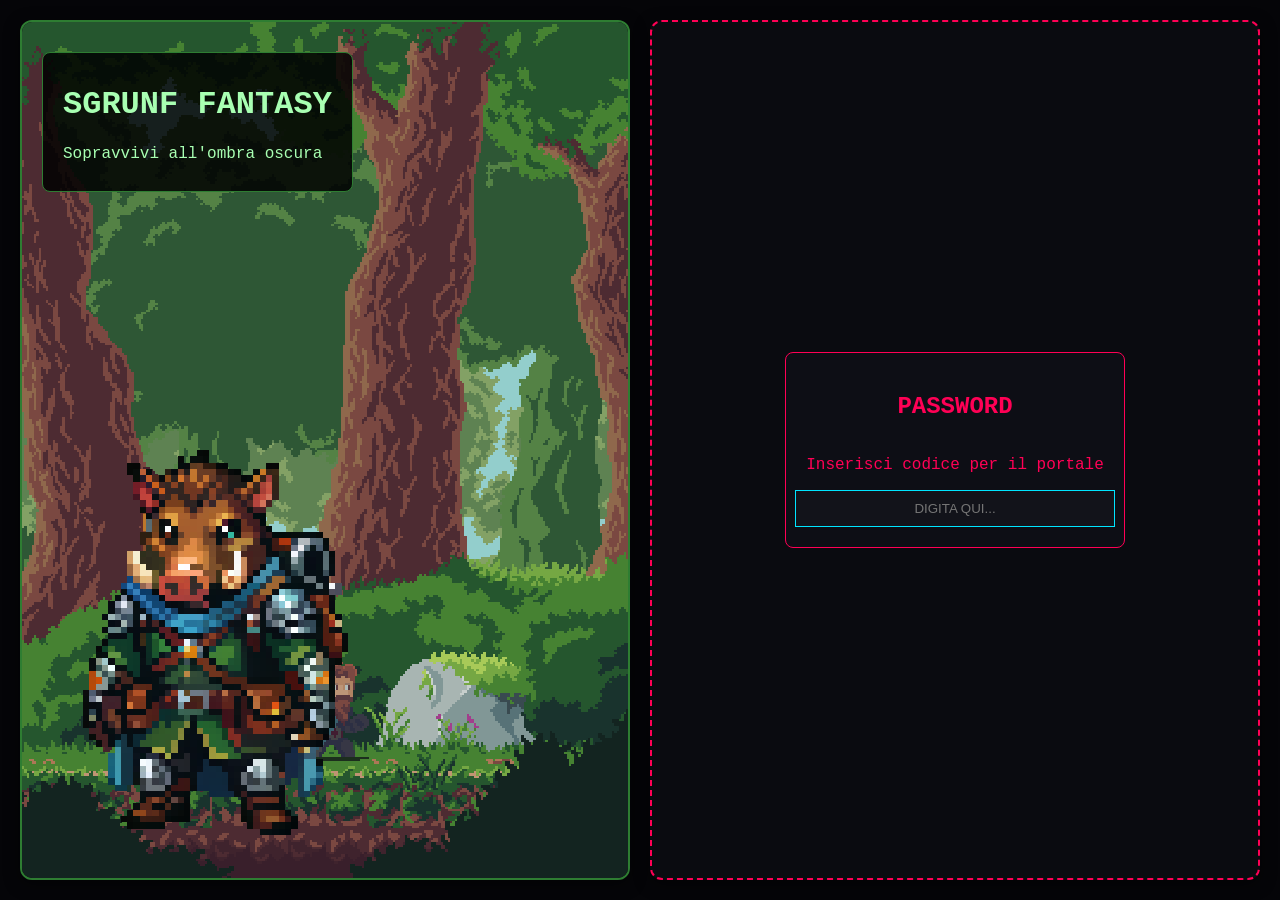
==== index.html @ 196d4c51 "Primo caricamento della landing e delle due modalita" ====
<!DOCTYPE html>
<html lang="it">
<head>
    <meta charset="UTF-8">
    <meta name="viewport" content="width=device-width, initial-scale=1.0, maximum-scale=1.0, user-scalable=no">
    <title>Sgrunf - Seleziona Avventura</title>
    <link rel="stylesheet" href="split.css">
</head>
<body>

    <div class="split-container">
        
        <div class="split-tile split-left" id="tile-fantasy">
            <img src="./assets/sfondoFantasy.png" class="static-bg" alt="Sfondo Fantasy">
            <img src="./assets/SgrunfFantasy_Statico.png" class="character-sprite" alt="Sgrunf Fantasy">

            <video
                src="./assets/FantasyVideo.mp4"
                poster="./assets/sfondoFantasy.png"
                class="video-preview"
                loop muted playsinline preload="auto">
            </video>
            
            <div class="content-overlay">
                <h1>SGRUNF FANTASY</h1>
                <p>Sopravvivi all'ombra oscura</p>
            </div>
        </div>

        <div class="split-tile split-right locked" id="cyberpunk-section">
            
            <div class="lock-screen" id="lock-screen">
                <h2>PASSWORD</h2>
                <p>Inserisci codice per il portale</p>
                <input type="password" id="secret-input" placeholder="DIGITA QUI...">
            </div>

            <div class="secret-content" id="tile-cyberpunk">
                <img src="./assets/sfondoCyberpunk.png" class="static-bg" alt="Sfondo Cyberpunk">
                <img src="./assets/SgrunfCyberPunk_Statico.png" class="character-sprite" alt="Sgrunf Cyberpunk">

                <video
                    src="./assets/CyberpunkVideo.mp4"
                    poster="./assets/sfondoCyberpunk.png"
                    class="video-preview"
                    loop muted playsinline preload="auto" >
                </video>
                
                <div class="content-overlay">
                    <h1>SGRUNF CYBERPUNK</h1>
                </div>
            </div>
        </div>
    </div>

    <script src="split.js" defer></script>
</body>
</html>
---- split.css ----
body {
    margin: 0;
    padding: 10px;
    font-family: 'Courier New', Courier, monospace;
    display: flex;
    height: 100vh;
    height: 100dvh;
    background-color: #050508;
    box-sizing: border-box;
    overflow: hidden;
}

.split-container {
    display: flex;
    width: 100%;
    height: 100%;
    background-color: transparent;
}

img, .static-bg, .character-sprite {
    image-rendering: pixelated;
    image-rendering: crisp-edges;
}

.split-tile {
    flex: 1;
    position: relative;
    overflow: hidden;
    margin: 10px; 
    border-radius: 12px;
    transition: transform 0.4s cubic-bezier(0.25, 1, 0.5, 1), border-color 0.4s, box-shadow 0.4s;
    display: flex;
    flex-direction: column;
    cursor: pointer;
    z-index: 1;
    box-shadow: 0 4px 15px rgba(0, 0, 0, 0.5);
}

.static-bg, .video-preview {
    position: absolute; ;
    top: 0;
    left: 0;
    width: 100%;
    height: 100%;
    object-fit: cover;
    object-position: 0% 50%
}

.video-preview {
    z-index: 3;
    opacity: 0;
    transition: opacity 0.4s ease-in-out;
}

.character-sprite {
    position: absolute;
    bottom: 5%;
    height: 45%;
    z-index: 2;
    animation: float 3s ease-in-out infinite;
}

@keyframes float {
    0%, 100% { transform: translateY(0px); }
    50% { transform: translateY(-10px); }
}

.content-overlay {
    position: absolute;
    top: 30px;
    z-index: 10;
    background: rgba(0, 0, 0, 0.85);
    padding: 12px 20px;
    border-radius: 8px;
    width: fit-content;
}

.split-left { border: 2px solid #2e7d32; }
.split-left .content-overlay { left: 20px; color: #a8ffb2; border: 1px solid #2e7d32; }
.split-left .character-sprite { left: 10%; }

.split-right { border: 2px solid #d500f9; }
.split-right .content-overlay { right: 20px; color: #00e5ff; border: 1px solid #d500f9; text-align: right; }
.split-right .character-sprite { right: 10%; }

/* DESKTOP HOVER */
@media (hover: hover) {
    .split-tile:hover .video-preview { opacity: 1; }
    .split-tile:hover .static-bg, .split-tile:hover .character-sprite { opacity: 0; }
    .split-tile:hover { transform: scale(1.03); }
}

/* LOCK SCREEN */
.split-right.locked { background-color: #0a0b10; border: 2px dashed #ff0055; justify-content: center; align-items: center; }
.split-right.locked .secret-content { display: none; }
.split-right.unlocked .lock-screen { display: none; }

.lock-screen {
    z-index: 10;
    color: #ff0055;
    display: flex;
    flex-direction: column;
    align-items: center;
    padding: 20px;
    background: rgba(13, 14, 22, 0.95);
    border: 1px solid #ff0055;
    border-radius: 8px;
}

.lock-screen input {
    padding: 10px;
    background: #12131a;
    border: 1px solid #00e5ff;
    color: #00e5ff;
    text-align: center;
    text-transform: uppercase;
    width: 100%;
}

/* ADATTAMENTO MOBILE */
@media (max-width: 768px) {
    .split-container { flex-direction: column; }
    .split-tile { height: 45vh; margin: 5px 0; }
    
    /* Disabilita video su mobile per evitare schermi neri */
    .video-preview { display: none !important; }
    .static-bg, .character-sprite { opacity: 1 !important; }
}
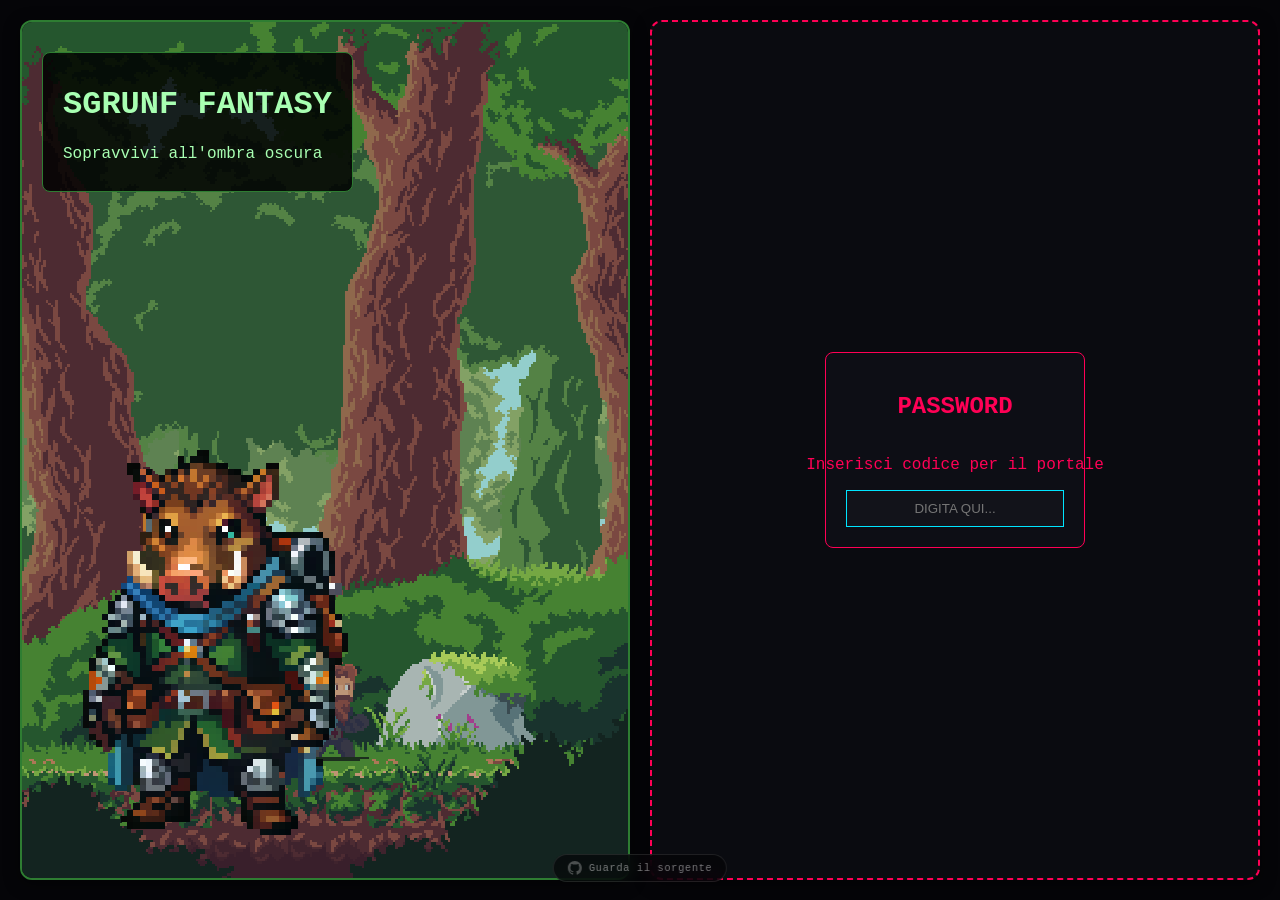
==== commit 07ea0e4c: "Aggiunto footer con link alla repo GitHub." ====
--- a/index.html
+++ b/index.html
@@ -53,6 +53,14 @@
         </div>
     </div>
 
+    <!-- FOOTER CREDITI -->
+    <a class="github-credit" href="https://github.com/TUO-USERNAME/TUO-REPO" target="_blank" rel="noopener">
+        <svg class="github-icon" viewBox="0 0 24 24" aria-hidden="true" fill="currentColor">
+            <path d="M12 0C5.37 0 0 5.37 0 12c0 5.31 3.435 9.795 8.205 11.385.6.105.825-.255.825-.57 0-.285-.015-1.23-.015-2.235-3.015.555-3.795-.735-4.035-1.41-.135-.345-.72-1.41-1.23-1.695-.42-.225-1.02-.78-.015-.795.945-.015 1.62.87 1.845 1.23 1.08 1.815 2.805 1.305 3.495.99.105-.78.42-1.305.765-1.605-2.67-.3-5.46-1.335-5.46-5.925 0-1.305.465-2.385 1.23-3.225-.12-.3-.54-1.53.12-3.18 0 0 1.005-.315 3.3 1.23.96-.27 1.98-.405 3-.405s2.04.135 3 .405c2.295-1.56 3.3-1.23 3.3-1.23.66 1.65.24 2.88.12 3.18.765.84 1.23 1.905 1.23 3.225 0 4.605-2.805 5.625-5.475 5.925.435.375.81 1.095.81 2.22 0 1.605-.015 2.895-.015 3.3 0 .315.225.69.825.57A12.02 12.02 0 0 0 24 12c0-6.63-5.37-12-12-12z"/>
+        </svg>
+        <span>Guarda il sorgente</span>
+    </a>
+
     <script src="split.js" defer></script>
 </body>
 </html>
--- a/split.css
+++ b/split.css
@@ -26,7 +26,7 @@
     flex: 1;
     position: relative;
     overflow: hidden;
-    margin: 10px; 
+    margin: 10px;
     border-radius: 12px;
     transition: transform 0.4s cubic-bezier(0.25, 1, 0.5, 1), border-color 0.4s, box-shadow 0.4s;
     display: flex;
@@ -37,13 +37,13 @@
 }
 
 .static-bg, .video-preview {
-    position: absolute; ;
+    position: absolute;
     top: 0;
     left: 0;
     width: 100%;
     height: 100%;
     object-fit: cover;
-    object-position: 0% 50%
+    object-position: 0% 50%;
 }
 
 .video-preview {
@@ -62,7 +62,7 @@
 
 @keyframes float {
     0%, 100% { transform: translateY(0px); }
-    50% { transform: translateY(-10px); }
+    50%       { transform: translateY(-10px); }
 }
 
 .content-overlay {
@@ -73,6 +73,8 @@
     padding: 12px 20px;
     border-radius: 8px;
     width: fit-content;
+    /* Evita che il testo vada a capo */
+    white-space: nowrap;
 }
 
 .split-left { border: 2px solid #2e7d32; }
@@ -83,17 +85,17 @@
 .split-right .content-overlay { right: 20px; color: #00e5ff; border: 1px solid #d500f9; text-align: right; }
 .split-right .character-sprite { right: 10%; }
 
-/* DESKTOP HOVER */
+/* ─── DESKTOP HOVER ──────────────────────────────────────────────────────── */
 @media (hover: hover) {
     .split-tile:hover .video-preview { opacity: 1; }
     .split-tile:hover .static-bg, .split-tile:hover .character-sprite { opacity: 0; }
     .split-tile:hover { transform: scale(1.03); }
 }
 
-/* LOCK SCREEN */
+/* ─── LOCK SCREEN ────────────────────────────────────────────────────────── */
 .split-right.locked { background-color: #0a0b10; border: 2px dashed #ff0055; justify-content: center; align-items: center; }
 .split-right.locked .secret-content { display: none; }
-.split-right.unlocked .lock-screen { display: none; }
+.split-right.unlocked .lock-screen  { display: none; }
 
 .lock-screen {
     z-index: 10;
@@ -105,7 +107,12 @@
     background: rgba(13, 14, 22, 0.95);
     border: 1px solid #ff0055;
     border-radius: 8px;
-}
+    width: min(80%, 260px);
+    box-sizing: border-box;
+}
+
+.lock-screen h2,
+.lock-screen p { white-space: nowrap; }
 
 .lock-screen input {
     padding: 10px;
@@ -115,14 +122,118 @@
     text-align: center;
     text-transform: uppercase;
     width: 100%;
-}
-
-/* ADATTAMENTO MOBILE */
-@media (max-width: 768px) {
+    box-sizing: border-box;
+}
+
+/* ═══════════════════════════════════════════════════════════════════════════
+   LAYOUT: width > height  →  affiancato (default, nessun media query)
+            height > width →  impilato   (portrait)
+   ═══════════════════════════════════════════════════════════════════════════ */
+
+/* ─── PORTRAIT: height > width → impilato ───────────────────────────────── */
+@media (orientation: portrait) {
     .split-container { flex-direction: column; }
-    .split-tile { height: 45vh; margin: 5px 0; }
-    
+    .split-tile      { height: 45dvh; margin: 5px 0; }
+
     /* Disabilita video su mobile per evitare schermi neri */
     .video-preview { display: none !important; }
     .static-bg, .character-sprite { opacity: 1 !important; }
+}
+
+/* ─── FONT SCALING: schermi stretti in portrait ──────────────────────────── */
+
+/* Smartphone medio (≤ 430 px larghezza) */
+@media (orientation: portrait) and (max-width: 430px) {
+    .content-overlay    { padding: 6px 10px; top: 12px; }
+    .content-overlay h1 { font-size: 0.72rem; margin: 0 0 2px; letter-spacing: 0.05em; }
+    .content-overlay p  { font-size: 0.6rem;  margin: 0; }
+    .lock-screen        { padding: 10px 12px; gap: 5px; }
+    .lock-screen h2     { font-size: 0.72rem; margin: 0; }
+    .lock-screen p      { font-size: 0.6rem;  margin: 0; }
+    .lock-screen input  { font-size: 0.7rem;  padding: 6px; }
+}
+
+/* Smartphone piccolo (≤ 360 px larghezza) */
+@media (orientation: portrait) and (max-width: 360px) {
+    .content-overlay    { padding: 5px 8px; top: 10px; }
+    .content-overlay h1 { font-size: 0.62rem; letter-spacing: 0.03em; }
+    .content-overlay p  { font-size: 0.54rem; }
+    .lock-screen        { padding: 8px 10px; gap: 4px; }
+    .lock-screen h2     { font-size: 0.62rem; }
+    .lock-screen p      { font-size: 0.54rem; }
+    .lock-screen input  { font-size: 0.62rem; padding: 5px; }
+}
+
+/* ─── LANDSCAPE su telefoni (width > height ma schermo piccolo) ──────────── */
+@media (orientation: landscape) and (max-height: 500px) {
+    .split-tile         { margin: 6px; }
+    .content-overlay    { padding: 6px 10px; top: 12px; }
+    .content-overlay h1 { font-size: 0.72rem; letter-spacing: 0.05em; margin: 0 0 2px; }
+    .content-overlay p  { font-size: 0.58rem; margin: 0; }
+    .lock-screen        { padding: 10px 12px; gap: 5px; }
+    .lock-screen h2     { font-size: 0.72rem; margin: 0; }
+    .lock-screen p      { font-size: 0.58rem; margin: 0; }
+    .lock-screen input  { font-size: 0.68rem; padding: 6px; }
+}
+
+/* Telefono landscape molto basso (≤ 380 px altezza) */
+@media (orientation: landscape) and (max-height: 380px) {
+    .content-overlay    { padding: 4px 8px; top: 8px; }
+    .content-overlay h1 { font-size: 0.62rem; }
+    .content-overlay p  { font-size: 0.52rem; }
+    .lock-screen h2     { font-size: 0.62rem; }
+    .lock-screen p      { font-size: 0.52rem; }
+    .lock-screen input  { font-size: 0.6rem; padding: 4px; }
+}
+
+/* ─── GITHUB CREDIT ──────────────────────────────────────────────────────── */
+.github-credit {
+    position: fixed;
+    bottom: 18px;
+    left: 50%;
+    transform: translateX(-50%);
+    z-index: 100;
+
+    display: inline-flex;
+    align-items: center;
+    gap: 7px;
+
+    padding: 6px 14px;
+    border-radius: 20px;
+    border: 1px solid rgba(255, 255, 255, 0.1);
+    background: rgba(5, 5, 8, 0.7);
+    backdrop-filter: blur(8px);
+    -webkit-backdrop-filter: blur(8px);
+
+    color: rgba(255, 255, 255, 0.45);
+    font-family: 'Courier New', Courier, monospace;
+    font-size: 0.65rem;
+    letter-spacing: 0.06em;
+    text-decoration: none;
+    white-space: nowrap;
+
+    transition: color 0.25s, border-color 0.25s, background 0.25s;
+    pointer-events: auto;
+}
+
+.github-credit:hover {
+    color: rgba(255, 255, 255, 0.9);
+    border-color: rgba(255, 255, 255, 0.35);
+    background: rgba(5, 5, 8, 0.88);
+}
+
+.github-icon {
+    width: 14px;
+    height: 14px;
+    flex-shrink: 0;
+    opacity: 0.6;
+    transition: opacity 0.25s;
+}
+
+.github-credit:hover .github-icon { opacity: 1; }
+
+/* Su mobile rimpicciolisce ancora un po' */
+@media (max-width: 430px), (orientation: portrait) {
+    .github-credit { font-size: 0.58rem; padding: 5px 11px; bottom: 14px; }
+    .github-icon   { width: 12px; height: 12px; }
 }
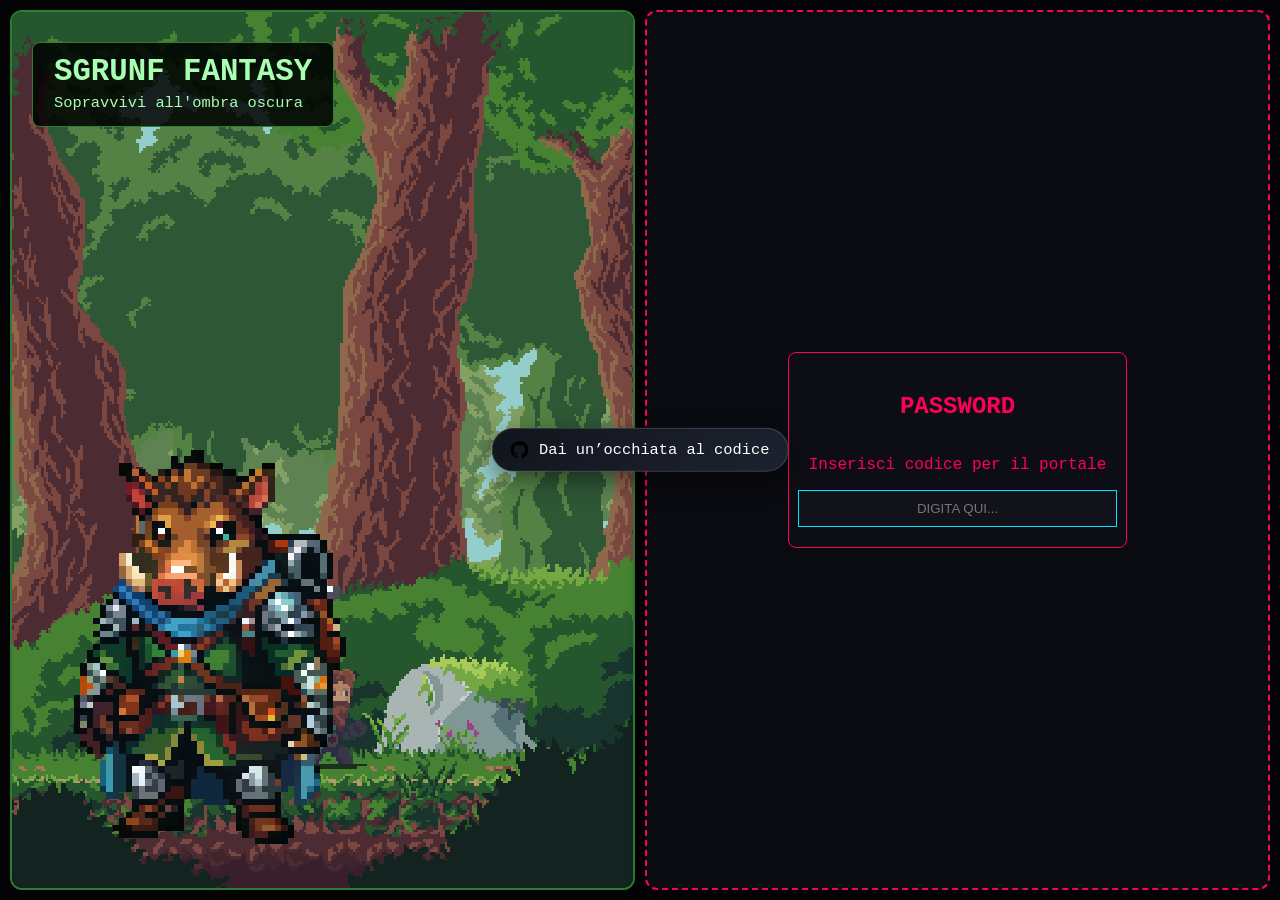
==== commit 93630169: "Modifica del bottone del codice sorgente." ====
--- a/index.html
+++ b/index.html
@@ -8,7 +8,7 @@
 </head>
 <body>
 
-    <div class="split-container">
+    <div class="split-container" id="split-container">
         
         <div class="split-tile split-left" id="tile-fantasy">
             <img src="./assets/sfondoFantasy.png" class="static-bg" alt="Sfondo Fantasy">
@@ -43,7 +43,7 @@
                     src="./assets/CyberpunkVideo.mp4"
                     poster="./assets/sfondoCyberpunk.png"
                     class="video-preview"
-                    loop muted playsinline preload="auto" >
+                    loop muted playsinline preload="auto">
                 </video>
                 
                 <div class="content-overlay">
@@ -51,15 +51,12 @@
                 </div>
             </div>
         </div>
+
+        <a class="github-float-btn" href="https://github.com/DerefDev/SgrunfRunner" target="_blank" rel="noopener noreferrer">
+            <img src="./assets/githubLogo.svg" alt="" class="github-icon">
+            <span>Dai un’occhiata al codice</span>
+        </a>
     </div>
-
-    <!-- FOOTER CREDITI -->
-    <a class="github-credit" href="https://github.com/TUO-USERNAME/TUO-REPO" target="_blank" rel="noopener">
-        <svg class="github-icon" viewBox="0 0 24 24" aria-hidden="true" fill="currentColor">
-            <path d="M12 0C5.37 0 0 5.37 0 12c0 5.31 3.435 9.795 8.205 11.385.6.105.825-.255.825-.57 0-.285-.015-1.23-.015-2.235-3.015.555-3.795-.735-4.035-1.41-.135-.345-.72-1.41-1.23-1.695-.42-.225-1.02-.78-.015-.795.945-.015 1.62.87 1.845 1.23 1.08 1.815 2.805 1.305 3.495.99.105-.78.42-1.305.765-1.605-2.67-.3-5.46-1.335-5.46-5.925 0-1.305.465-2.385 1.23-3.225-.12-.3-.54-1.53.12-3.18 0 0 1.005-.315 3.3 1.23.96-.27 1.98-.405 3-.405s2.04.135 3 .405c2.295-1.56 3.3-1.23 3.3-1.23.66 1.65.24 2.88.12 3.18.765.84 1.23 1.905 1.23 3.225 0 4.605-2.805 5.625-5.475 5.925.435.375.81 1.095.81 2.22 0 1.605-.015 2.895-.015 3.3 0 .315.225.69.825.57A12.02 12.02 0 0 0 24 12c0-6.63-5.37-12-12-12z"/>
-        </svg>
-        <span>Guarda il sorgente</span>
-    </a>
 
     <script src="split.js" defer></script>
 </body>
--- a/split.css
+++ b/split.css
@@ -1,3 +1,10 @@
+:root {
+    --overlay-title-size: clamp(1rem, 2.4vw, 2.6rem);
+    --overlay-text-size: clamp(0.75rem, 1.2vw, 1rem);
+    --overlay-pad: clamp(8px, 1.4vw, 14px);
+    --button-font-size: clamp(0.8rem, 1.2vw, 1rem);
+}
+
 body {
     margin: 0;
     padding: 10px;
@@ -15,6 +22,8 @@
     width: 100%;
     height: 100%;
     background-color: transparent;
+    gap: 10px;
+    position: relative;
 }
 
 img, .static-bg, .character-sprite {
@@ -26,7 +35,6 @@
     flex: 1;
     position: relative;
     overflow: hidden;
-    margin: 10px;
     border-radius: 12px;
     transition: transform 0.4s cubic-bezier(0.25, 1, 0.5, 1), border-color 0.4s, box-shadow 0.4s;
     display: flex;
@@ -34,6 +42,7 @@
     cursor: pointer;
     z-index: 1;
     box-shadow: 0 4px 15px rgba(0, 0, 0, 0.5);
+    min-width: 0;
 }
 
 .static-bg, .video-preview {
@@ -62,7 +71,7 @@
 
 @keyframes float {
     0%, 100% { transform: translateY(0px); }
-    50%       { transform: translateY(-10px); }
+    50% { transform: translateY(-10px); }
 }
 
 .content-overlay {
@@ -70,11 +79,23 @@
     top: 30px;
     z-index: 10;
     background: rgba(0, 0, 0, 0.85);
-    padding: 12px 20px;
+    padding: var(--overlay-pad) calc(var(--overlay-pad) * 1.5);
     border-radius: 8px;
     width: fit-content;
-    /* Evita che il testo vada a capo */
+    max-width: calc(100% - 40px);
+}
+
+.content-overlay h1 {
+    font-size: var(--overlay-title-size);
+    line-height: 1;
+    margin: 0;
     white-space: nowrap;
+}
+
+.content-overlay p {
+    font-size: var(--overlay-text-size);
+    margin: 6px 0 0 0;
+    line-height: 1.2;
 }
 
 .split-left { border: 2px solid #2e7d32; }
@@ -85,17 +106,55 @@
 .split-right .content-overlay { right: 20px; color: #00e5ff; border: 1px solid #d500f9; text-align: right; }
 .split-right .character-sprite { right: 10%; }
 
-/* ─── DESKTOP HOVER ──────────────────────────────────────────────────────── */
+.github-float-btn {
+    position: absolute;
+    left: 50%;
+    top: 50%;
+    transform: translate(-50%, -50%);
+    z-index: 50;
+    display: flex;
+    align-items: center;
+    gap: 10px;
+    padding: 12px 18px;
+    border-radius: 999px;
+    background: linear-gradient(135deg, #11151d, #1c2230);
+    color: #ffffff;
+    border: 1px solid rgba(255, 255, 255, 0.16);
+    text-decoration: none;
+    box-shadow: 0 8px 24px rgba(0, 0, 0, 0.45);
+    font-size: var(--button-font-size);
+    white-space: nowrap;
+}
+
+.github-icon {
+    width: 1.2em;
+    height: 1.2em;
+    display: block;
+    flex: 0 0 auto;
+}
+
+.github-float-btn span {
+    line-height: 1;
+}
+
+/* DESKTOP HOVER */
 @media (hover: hover) {
     .split-tile:hover .video-preview { opacity: 1; }
-    .split-tile:hover .static-bg, .split-tile:hover .character-sprite { opacity: 0; }
+    .split-tile:hover .static-bg,
+    .split-tile:hover .character-sprite { opacity: 0; }
     .split-tile:hover { transform: scale(1.03); }
 }
 
-/* ─── LOCK SCREEN ────────────────────────────────────────────────────────── */
-.split-right.locked { background-color: #0a0b10; border: 2px dashed #ff0055; justify-content: center; align-items: center; }
+/* LOCK SCREEN */
+.split-right.locked {
+    background-color: #0a0b10;
+    border: 2px dashed #ff0055;
+    justify-content: center;
+    align-items: center;
+}
+
 .split-right.locked .secret-content { display: none; }
-.split-right.unlocked .lock-screen  { display: none; }
+.split-right.unlocked .lock-screen { display: none; }
 
 .lock-screen {
     z-index: 10;
@@ -107,12 +166,7 @@
     background: rgba(13, 14, 22, 0.95);
     border: 1px solid #ff0055;
     border-radius: 8px;
-    width: min(80%, 260px);
-    box-sizing: border-box;
-}
-
-.lock-screen h2,
-.lock-screen p { white-space: nowrap; }
+}
 
 .lock-screen input {
     padding: 10px;
@@ -122,118 +176,41 @@
     text-align: center;
     text-transform: uppercase;
     width: 100%;
-    box-sizing: border-box;
-}
-
-/* ═══════════════════════════════════════════════════════════════════════════
-   LAYOUT: width > height  →  affiancato (default, nessun media query)
-            height > width →  impilato   (portrait)
-   ═══════════════════════════════════════════════════════════════════════════ */
-
-/* ─── PORTRAIT: height > width → impilato ───────────────────────────────── */
-@media (orientation: portrait) {
-    .split-container { flex-direction: column; }
-    .split-tile      { height: 45dvh; margin: 5px 0; }
-
-    /* Disabilita video su mobile per evitare schermi neri */
+}
+
+/* MOBILE / NARROW LAYOUT */
+@media (max-width: 768px) {
+    .split-container {
+        flex-direction: column;
+    }
+
+    .split-tile {
+        height: 45vh;
+        margin: 0;
+    }
+
+    .content-overlay {
+        top: 14px;
+        max-width: calc(100% - 28px);
+        padding: 8px 12px;
+    }
+
+    .content-overlay h1 {
+        font-size: clamp(0.95rem, 5vw, 1.4rem);
+        white-space: nowrap;
+        letter-spacing: -0.03em;
+    }
+
+    .content-overlay p {
+        font-size: clamp(0.7rem, 3vw, 0.9rem);
+    }
+
+    .github-float-btn {
+        font-size: clamp(0.72rem, 2.6vw, 0.95rem);
+        padding: 10px 14px;
+        gap: 8px;
+    }
+
     .video-preview { display: none !important; }
     .static-bg, .character-sprite { opacity: 1 !important; }
-}
-
-/* ─── FONT SCALING: schermi stretti in portrait ──────────────────────────── */
-
-/* Smartphone medio (≤ 430 px larghezza) */
-@media (orientation: portrait) and (max-width: 430px) {
-    .content-overlay    { padding: 6px 10px; top: 12px; }
-    .content-overlay h1 { font-size: 0.72rem; margin: 0 0 2px; letter-spacing: 0.05em; }
-    .content-overlay p  { font-size: 0.6rem;  margin: 0; }
-    .lock-screen        { padding: 10px 12px; gap: 5px; }
-    .lock-screen h2     { font-size: 0.72rem; margin: 0; }
-    .lock-screen p      { font-size: 0.6rem;  margin: 0; }
-    .lock-screen input  { font-size: 0.7rem;  padding: 6px; }
-}
-
-/* Smartphone piccolo (≤ 360 px larghezza) */
-@media (orientation: portrait) and (max-width: 360px) {
-    .content-overlay    { padding: 5px 8px; top: 10px; }
-    .content-overlay h1 { font-size: 0.62rem; letter-spacing: 0.03em; }
-    .content-overlay p  { font-size: 0.54rem; }
-    .lock-screen        { padding: 8px 10px; gap: 4px; }
-    .lock-screen h2     { font-size: 0.62rem; }
-    .lock-screen p      { font-size: 0.54rem; }
-    .lock-screen input  { font-size: 0.62rem; padding: 5px; }
-}
-
-/* ─── LANDSCAPE su telefoni (width > height ma schermo piccolo) ──────────── */
-@media (orientation: landscape) and (max-height: 500px) {
-    .split-tile         { margin: 6px; }
-    .content-overlay    { padding: 6px 10px; top: 12px; }
-    .content-overlay h1 { font-size: 0.72rem; letter-spacing: 0.05em; margin: 0 0 2px; }
-    .content-overlay p  { font-size: 0.58rem; margin: 0; }
-    .lock-screen        { padding: 10px 12px; gap: 5px; }
-    .lock-screen h2     { font-size: 0.72rem; margin: 0; }
-    .lock-screen p      { font-size: 0.58rem; margin: 0; }
-    .lock-screen input  { font-size: 0.68rem; padding: 6px; }
-}
-
-/* Telefono landscape molto basso (≤ 380 px altezza) */
-@media (orientation: landscape) and (max-height: 380px) {
-    .content-overlay    { padding: 4px 8px; top: 8px; }
-    .content-overlay h1 { font-size: 0.62rem; }
-    .content-overlay p  { font-size: 0.52rem; }
-    .lock-screen h2     { font-size: 0.62rem; }
-    .lock-screen p      { font-size: 0.52rem; }
-    .lock-screen input  { font-size: 0.6rem; padding: 4px; }
-}
-
-/* ─── GITHUB CREDIT ──────────────────────────────────────────────────────── */
-.github-credit {
-    position: fixed;
-    bottom: 18px;
-    left: 50%;
-    transform: translateX(-50%);
-    z-index: 100;
-
-    display: inline-flex;
-    align-items: center;
-    gap: 7px;
-
-    padding: 6px 14px;
-    border-radius: 20px;
-    border: 1px solid rgba(255, 255, 255, 0.1);
-    background: rgba(5, 5, 8, 0.7);
-    backdrop-filter: blur(8px);
-    -webkit-backdrop-filter: blur(8px);
-
-    color: rgba(255, 255, 255, 0.45);
-    font-family: 'Courier New', Courier, monospace;
-    font-size: 0.65rem;
-    letter-spacing: 0.06em;
-    text-decoration: none;
-    white-space: nowrap;
-
-    transition: color 0.25s, border-color 0.25s, background 0.25s;
-    pointer-events: auto;
-}
-
-.github-credit:hover {
-    color: rgba(255, 255, 255, 0.9);
-    border-color: rgba(255, 255, 255, 0.35);
-    background: rgba(5, 5, 8, 0.88);
-}
-
-.github-icon {
-    width: 14px;
-    height: 14px;
-    flex-shrink: 0;
-    opacity: 0.6;
-    transition: opacity 0.25s;
-}
-
-.github-credit:hover .github-icon { opacity: 1; }
-
-/* Su mobile rimpicciolisce ancora un po' */
-@media (max-width: 430px), (orientation: portrait) {
-    .github-credit { font-size: 0.58rem; padding: 5px 11px; bottom: 14px; }
-    .github-icon   { width: 12px; height: 12px; }
 }
